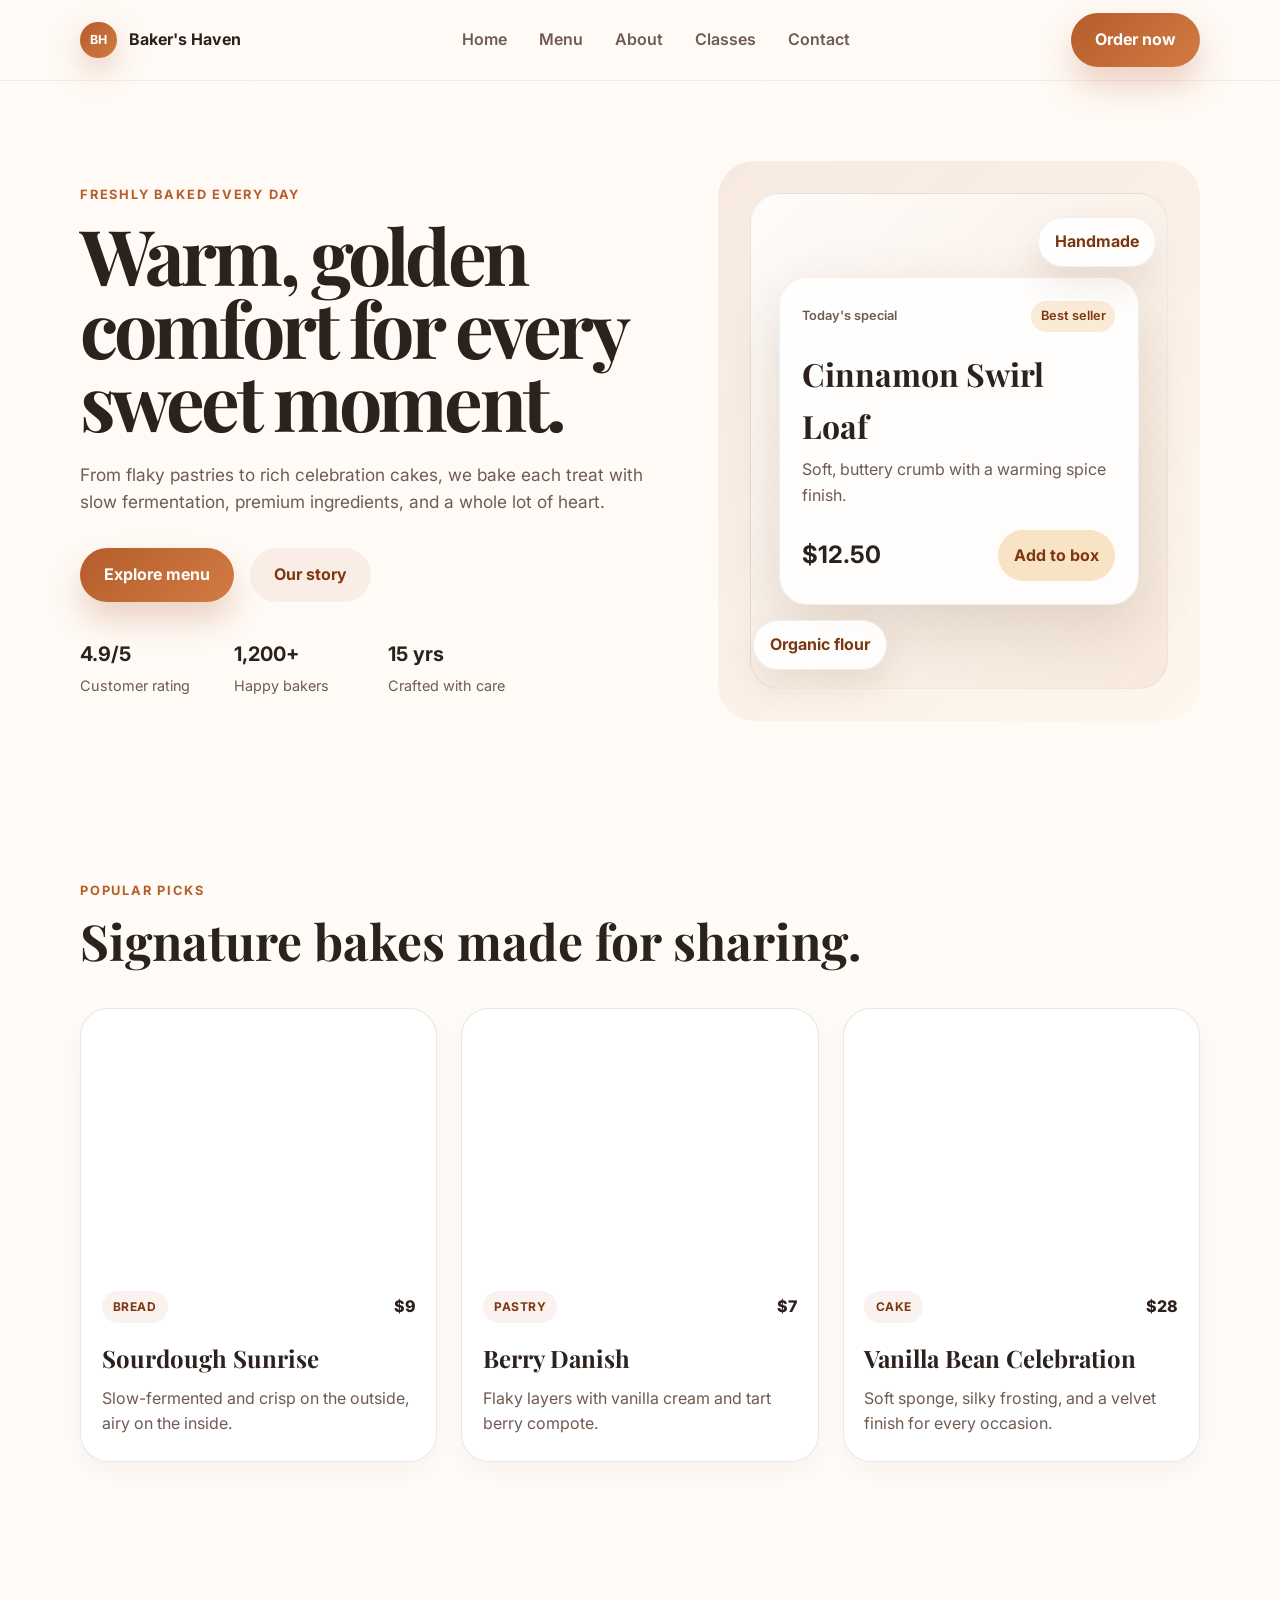
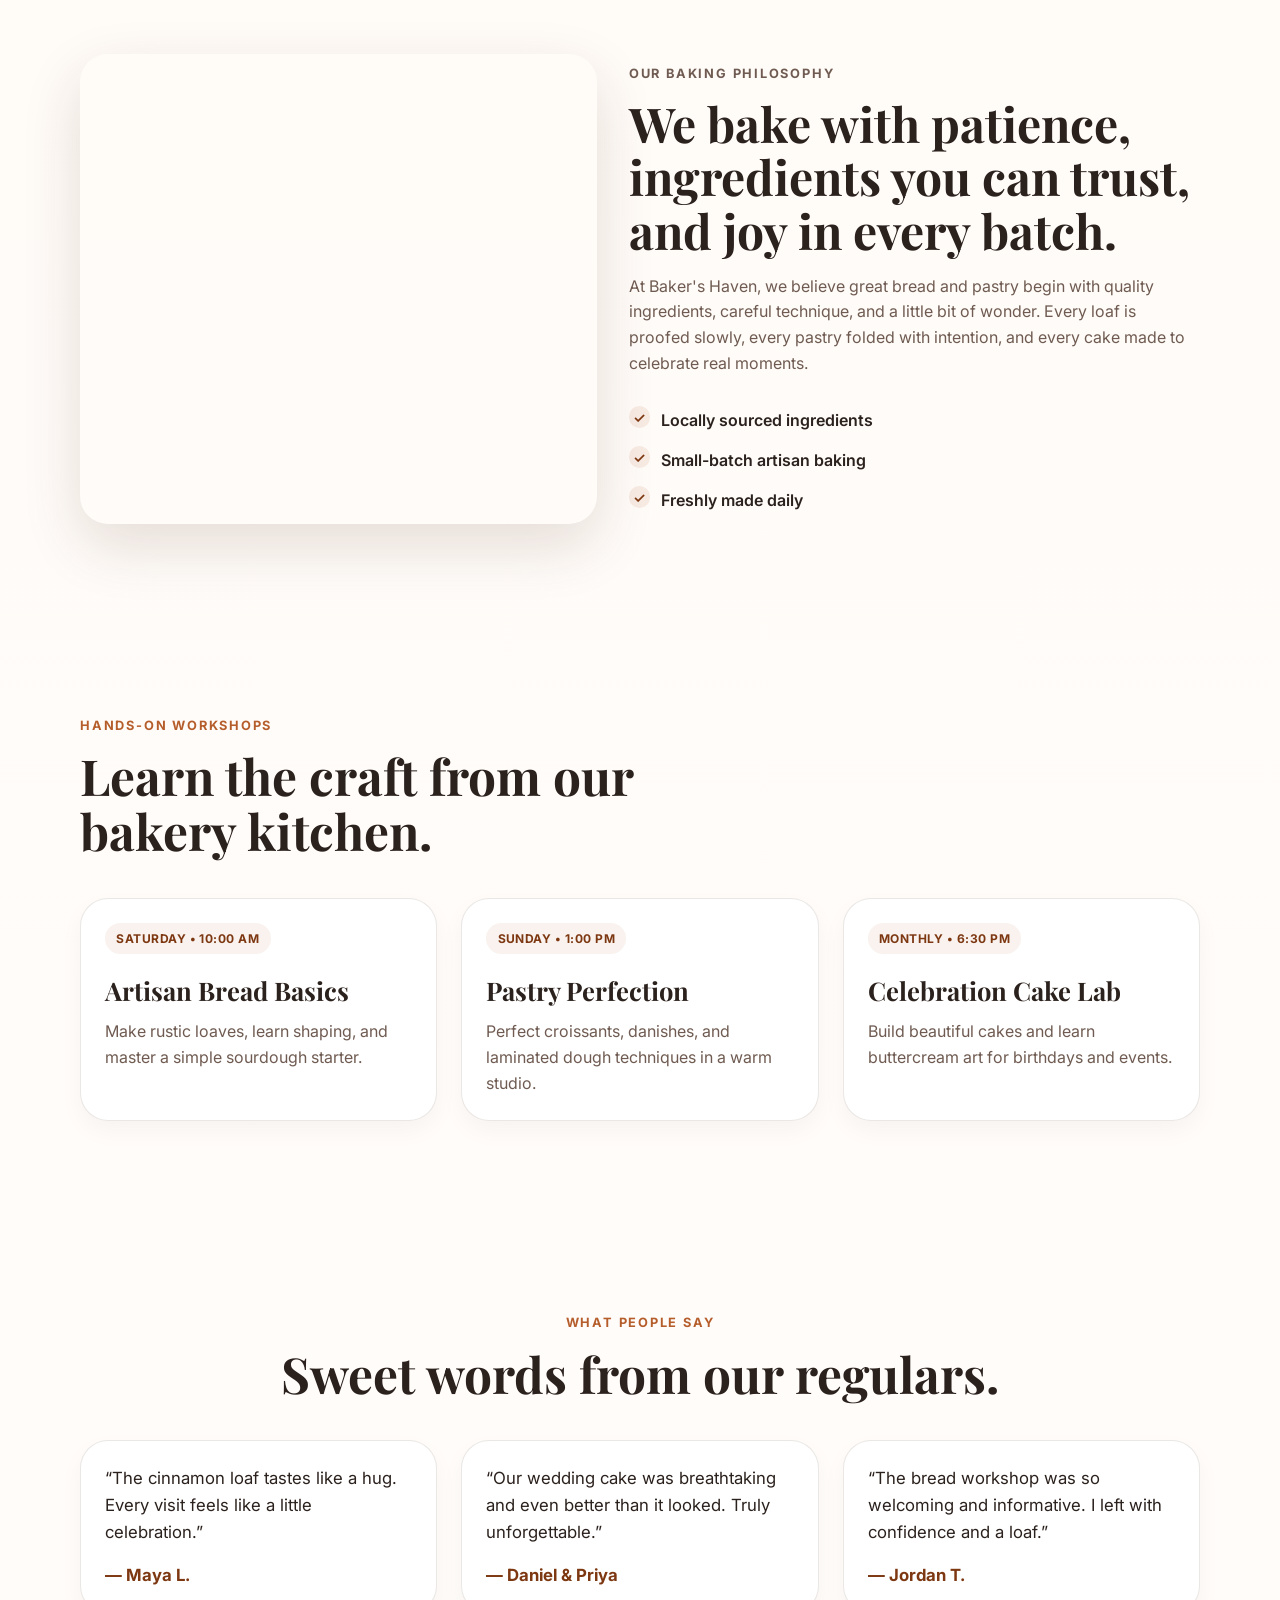
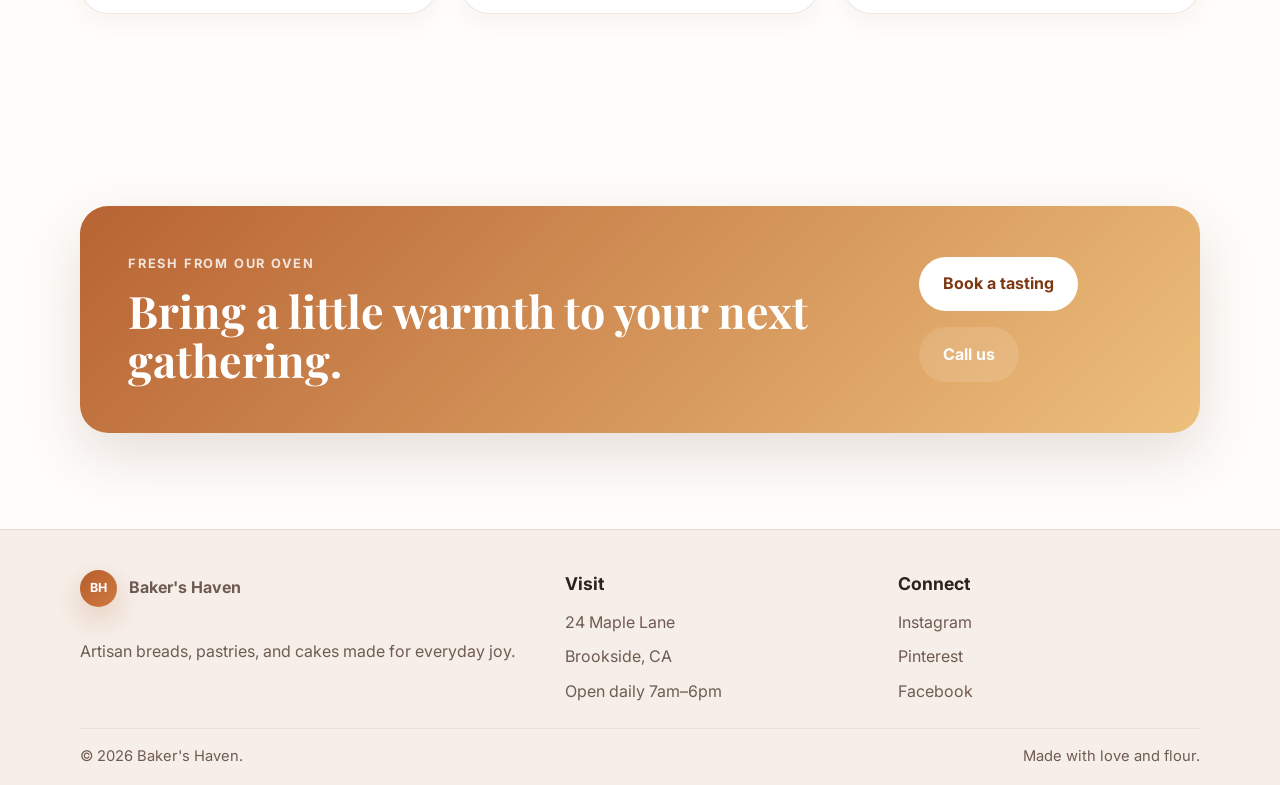
==== index.html @ 285f1bb5 "Add bakery website homepage" ====
<!DOCTYPE html>
<html lang="en">
  <head>
    <meta charset="UTF-8" />
    <meta name="viewport" content="width=device-width, initial-scale=1.0" />
    <title>Baker's Haven | Freshly Baked Joy</title>
    <meta
      name="description"
      content="Baker's Haven is a cozy bakery and baking studio with artisan breads, pastries, cakes, and workshops."
    />
    <link rel="preconnect" href="https://fonts.googleapis.com" />
    <link rel="preconnect" href="https://fonts.gstatic.com" crossorigin />
    <link
      href="https://fonts.googleapis.com/css2?family=Playfair+Display:wght@600;700;800&family=Inter:wght@400;500;600;700;800&display=swap"
      rel="stylesheet"
    />
    <link rel="stylesheet" href="styles.css" />
  </head>
  <body>
    <header class="site-header">
      <div class="container nav-wrap">
        <a href="#home" class="brand" aria-label="Baker's Haven home">
          <span class="brand-mark">BH</span>
          <span>Baker's Haven</span>
        </a>

        <button class="nav-toggle" aria-label="Toggle menu" aria-expanded="false">
          <span></span>
          <span></span>
          <span></span>
        </button>

        <nav class="main-nav" aria-label="Main navigation">
          <a href="#home">Home</a>
          <a href="#menu">Menu</a>
          <a href="#about">About</a>
          <a href="#classes">Classes</a>
          <a href="#contact">Contact</a>
        </nav>

        <a href="#contact" class="btn btn-primary nav-cta">Order now</a>
      </div>
    </header>

    <main id="home">
      <section class="hero">
        <div class="container hero-grid">
          <div class="hero-copy">
            <p class="eyebrow">Freshly baked every day</p>
            <h1>Warm, golden comfort for every sweet moment.</h1>
            <p class="lead">
              From flaky pastries to rich celebration cakes, we bake each treat with
              slow fermentation, premium ingredients, and a whole lot of heart.
            </p>

            <div class="hero-actions">
              <a href="#menu" class="btn btn-primary">Explore menu</a>
              <a href="#about" class="btn btn-secondary">Our story</a>
            </div>

            <ul class="hero-stats" aria-label="Bakery highlights">
              <li><strong>4.9/5</strong><span>Customer rating</span></li>
              <li><strong>1,200+</strong><span>Happy bakers</span></li>
              <li><strong>15 yrs</strong><span>Crafted with care</span></li>
            </ul>
          </div>

          <div class="hero-visual" aria-label="Fresh bakery assortment">
            <div class="hero-card main-card">
              <div class="card-top">
                <span>Today's special</span>
                <span class="tag">Best seller</span>
              </div>
              <h3>Cinnamon Swirl Loaf</h3>
              <p>Soft, buttery crumb with a warming spice finish.</p>
              <div class="price-row">
                <strong>$12.50</strong>
                <button type="button">Add to box</button>
              </div>
            </div>
            <div class="hero-badge badge-one">Handmade</div>
            <div class="hero-badge badge-two">Organic flour</div>
          </div>
        </div>
      </section>

      <section class="featured section" id="menu">
        <div class="container">
          <div class="section-heading">
            <p class="eyebrow">Popular picks</p>
            <h2>Signature bakes made for sharing.</h2>
          </div>

          <div class="recipe-grid">
            <article class="recipe-card">
              <div class="img img-one"></div>
              <div class="card-body">
                <div class="card-label-row">
                  <span class="chip">Bread</span>
                  <span class="price">$9</span>
                </div>
                <h3>Sourdough Sunrise</h3>
                <p>Slow-fermented and crisp on the outside, airy on the inside.</p>
              </div>
            </article>

            <article class="recipe-card">
              <div class="img img-two"></div>
              <div class="card-body">
                <div class="card-label-row">
                  <span class="chip">Pastry</span>
                  <span class="price">$7</span>
                </div>
                <h3>Berry Danish</h3>
                <p>Flaky layers with vanilla cream and tart berry compote.</p>
              </div>
            </article>

            <article class="recipe-card">
              <div class="img img-three"></div>
              <div class="card-body">
                <div class="card-label-row">
                  <span class="chip">Cake</span>
                  <span class="price">$28</span>
                </div>
                <h3>Vanilla Bean Celebration</h3>
                <p>Soft sponge, silky frosting, and a velvet finish for every occasion.</p>
              </div>
            </article>
          </div>
        </div>
      </section>

      <section class="about section" id="about">
        <div class="container about-grid">
          <div class="about-image" aria-label="Bakery kitchen"></div>
          <div class="about-copy">
            <p class="eyebrow">Our baking philosophy</p>
            <h2>We bake with patience, ingredients you can trust, and joy in every batch.</h2>
            <p>
              At Baker's Haven, we believe great bread and pastry begin with quality ingredients,
              careful technique, and a little bit of wonder. Every loaf is proofed slowly, every
              pastry folded with intention, and every cake made to celebrate real moments.
            </p>
            <ul class="icon-list">
              <li>Locally sourced ingredients</li>
              <li>Small-batch artisan baking</li>
              <li>Freshly made daily</li>
            </ul>
          </div>
        </div>
      </section>

      <section class="classes section" id="classes">
        <div class="container">
          <div class="section-heading narrow">
            <p class="eyebrow">Hands-on workshops</p>
            <h2>Learn the craft from our bakery kitchen.</h2>
          </div>

          <div class="class-grid">
            <article class="class-card">
              <span class="class-time">Saturday • 10:00 AM</span>
              <h3>Artisan Bread Basics</h3>
              <p>Make rustic loaves, learn shaping, and master a simple sourdough starter.</p>
            </article>
            <article class="class-card">
              <span class="class-time">Sunday • 1:00 PM</span>
              <h3>Pastry Perfection</h3>
              <p>Perfect croissants, danishes, and laminated dough techniques in a warm studio.</p>
            </article>
            <article class="class-card">
              <span class="class-time">Monthly • 6:30 PM</span>
              <h3>Celebration Cake Lab</h3>
              <p>Build beautiful cakes and learn buttercream art for birthdays and events.</p>
            </article>
          </div>
        </div>
      </section>

      <section class="testimonial section">
        <div class="container">
          <div class="section-heading center">
            <p class="eyebrow">What people say</p>
            <h2>Sweet words from our regulars.</h2>
          </div>

          <div class="testimonial-grid">
            <blockquote>
              “The cinnamon loaf tastes like a hug. Every visit feels like a little celebration.”
              <footer>— Maya L.</footer>
            </blockquote>
            <blockquote>
              “Our wedding cake was breathtaking and even better than it looked. Truly unforgettable.”
              <footer>— Daniel & Priya</footer>
            </blockquote>
            <blockquote>
              “The bread workshop was so welcoming and informative. I left with confidence and a loaf.”
              <footer>— Jordan T.</footer>
            </blockquote>
          </div>
        </div>
      </section>

      <section class="cta section" id="contact">
        <div class="container cta-box">
          <div>
            <p class="eyebrow">Fresh from our oven</p>
            <h2>Bring a little warmth to your next gathering.</h2>
          </div>
          <div class="cta-actions">
            <a href="mailto:hello@bakershaven.com" class="btn btn-primary">Book a tasting</a>
            <a href="tel:+15550198" class="btn btn-secondary">Call us</a>
          </div>
        </div>
      </section>
    </main>

    <footer class="site-footer">
      <div class="container footer-grid">
        <div>
          <a href="#home" class="brand footer-brand">
            <span class="brand-mark">BH</span>
            <span>Baker's Haven</span>
          </a>
          <p>Artisan breads, pastries, and cakes made for everyday joy.</p>
        </div>

        <div>
          <h3>Visit</h3>
          <ul>
            <li>24 Maple Lane</li>
            <li>Brookside, CA</li>
            <li>Open daily 7am–6pm</li>
          </ul>
        </div>

        <div>
          <h3>Connect</h3>
          <ul>
            <li><a href="#">Instagram</a></li>
            <li><a href="#">Pinterest</a></li>
            <li><a href="#">Facebook</a></li>
          </ul>
        </div>
      </div>

      <div class="container footer-bottom">
        <span>© <span id="year"></span> Baker's Haven.</span>
        <span>Made with love and flour.</span>
      </div>
    </footer>

    <script src="script.js"></script>
  </body>
</html>
---- styles.css ----
:root {
  --bg: #fffaf5;
  --panel: #fff;
  --panel-strong: #f9efe7;
  --primary: #b55d2b;
  --primary-deep: #7d3812;
  --accent: #e9b15d;
  --text: #2b211d;
  --muted: #6f5b51;
  --border: rgba(86, 58, 43, 0.12);
  --shadow: 0 22px 60px rgba(70, 35, 17, 0.14);
  --radius-lg: 28px;
  --radius-md: 18px;
  --radius-sm: 12px;
}

* {
  box-sizing: border-box;
}

html {
  scroll-behavior: smooth;
}

body {
  margin: 0;
  font-family: "Inter", sans-serif;
  background: linear-gradient(180deg, #fffaf5 0%, #fffdfb 100%);
  color: var(--text);
  line-height: 1.6;
}

a {
  color: inherit;
  text-decoration: none;
}

img {
  max-width: 100%;
  display: block;
}

button {
  font: inherit;
}

.container {
  width: min(1120px, calc(100% - 2rem));
  margin: 0 auto;
}

.section {
  padding: 6rem 0;
}

.eyebrow {
  margin: 0 0 0.75rem;
  color: var(--primary);
  font-size: 0.8rem;
  font-weight: 700;
  letter-spacing: 0.14em;
  text-transform: uppercase;
}

.section-heading {
  margin-bottom: 2.5rem;
}

.section-heading h2 {
  margin: 0;
  font-family: "Playfair Display", serif;
  font-size: clamp(2.2rem, 4vw, 3.1rem);
  line-height: 1.1;
}

.section-heading.center {
  text-align: center;
}

.site-header {
  position: sticky;
  top: 0;
  z-index: 10;
  backdrop-filter: blur(12px);
  background: rgba(255, 250, 245, 0.72);
  border-bottom: 1px solid rgba(86, 58, 43, 0.08);
}

.nav-wrap {
  display: flex;
  align-items: center;
  justify-content: space-between;
  min-height: 80px;
  gap: 1rem;
}

.brand {
  display: inline-flex;
  align-items: center;
  gap: 0.75rem;
  font-weight: 700;
}

.brand-mark {
  display: inline-flex;
  align-items: center;
  justify-content: center;
  width: 2.3rem;
  height: 2.3rem;
  border-radius: 50%;
  background: linear-gradient(135deg, var(--primary), #d07b42);
  color: #fff;
  font-size: 0.78rem;
  box-shadow: 0 12px 30px rgba(181, 93, 43, 0.28);
}

.main-nav {
  display: flex;
  align-items: center;
  gap: 2rem;
  color: var(--muted);
  font-weight: 600;
}

.main-nav a {
  transition: color 0.2s ease;
}

.main-nav a:hover,
.main-nav a:focus-visible {
  color: var(--primary-deep);
}

.btn {
  display: inline-flex;
  align-items: center;
  justify-content: center;
  gap: 0.5rem;
  border-radius: 999px;
  padding: 0.9rem 1.5rem;
  font-weight: 700;
  transition: transform 0.2s ease, box-shadow 0.2s ease;
}

.btn:hover,
.btn:focus-visible {
  transform: translateY(-2px);
}

.btn-primary {
  background: linear-gradient(135deg, var(--primary), #d27b43);
  color: #fff;
  box-shadow: 0 18px 32px rgba(181, 93, 43, 0.25);
}

.btn-secondary {
  background: rgba(181, 93, 43, 0.08);
  color: var(--primary-deep);
}

.hero {
  padding: 5rem 0 4rem;
}

.hero-grid {
  display: grid;
  grid-template-columns: 1.1fr 0.9fr;
  align-items: center;
  gap: 3rem;
}

.hero-copy h1 {
  margin: 0;
  font-family: "Playfair Display", serif;
  font-size: clamp(3rem, 6vw, 5rem);
  line-height: 0.95;
  letter-spacing: -0.05em;
}

.lead {
  max-width: 600px;
  margin: 1.5rem 0 0;
  color: var(--muted);
  font-size: 1.08rem;
}

.hero-actions {
  display: flex;
  flex-wrap: wrap;
  gap: 1rem;
  margin-top: 2rem;
}

.hero-stats {
  list-style: none;
  display: flex;
  flex-wrap: wrap;
  gap: 1.5rem;
  padding: 0;
  margin: 2.25rem 0 0;
}

.hero-stats li {
  display: flex;
  flex-direction: column;
  gap: 0.2rem;
  min-width: 130px;
}

.hero-stats strong {
  font-size: 1.25rem;
}

.hero-stats span {
  color: var(--muted);
  font-size: 0.9rem;
}

.hero-visual {
  position: relative;
  min-height: 560px;
  display: flex;
  align-items: center;
  justify-content: center;
  background: radial-gradient(circle at center, rgba(232, 168, 89, 0.34), transparent 40%),
    linear-gradient(135deg, rgba(181, 93, 43, 0.1), rgba(233, 177, 93, 0.05));
  border-radius: 36px;
  overflow: hidden;
}

.hero-visual::before {
  content: "";
  position: absolute;
  inset: 2rem;
  border-radius: 30px;
  background: linear-gradient(135deg, rgba(255, 255, 255, 0.8), rgba(242, 224, 206, 0.55));
  border: 1px solid rgba(86, 58, 43, 0.08);
}

.hero-card {
  position: relative;
  z-index: 1;
  width: min(86%, 360px);
  background: rgba(255, 255, 255, 0.88);
  border: 1px solid rgba(86, 58, 43, 0.08);
  border-radius: var(--radius-lg);
  padding: 1.4rem;
  box-shadow: var(--shadow);
}

.card-top {
  display: flex;
  align-items: center;
  justify-content: space-between;
  gap: 0.75rem;
  color: var(--muted);
  font-size: 0.8rem;
  font-weight: 600;
}

.tag {
  display: inline-flex;
  background: rgba(233, 177, 93, 0.24);
  color: var(--primary-deep);
  border-radius: 999px;
  padding: 0.35rem 0.6rem;
}

.hero-card h3 {
  margin: 1rem 0 0.4rem;
  font-size: clamp(1.5rem, 3vw, 2rem);
  font-family: "Playfair Display", serif;
}

.hero-card p {
  margin: 0;
  color: var(--muted);
}

.price-row {
  display: flex;
  align-items: center;
  justify-content: space-between;
  gap: 1rem;
  margin-top: 1.35rem;
}

.price-row strong {
  font-size: 1.5rem;
  color: var(--text);
}

.price-row button {
  border: none;
  border-radius: 999px;
  background: #f8e3c4;
  color: var(--primary-deep);
  font-weight: 700;
  padding: 0.8rem 1rem;
}

.hero-badge {
  position: absolute;
  z-index: 2;
  background: rgba(255, 255, 255, 0.9);
  border: 1px solid rgba(86, 58, 43, 0.08);
  border-radius: 999px;
  padding: 0.7rem 1rem;
  color: var(--primary-deep);
  font-weight: 700;
  box-shadow: 0 16px 34px rgba(121, 73, 44, 0.12);
}

.badge-one {
  top: 3.5rem;
  right: 2.75rem;
}

.badge-two {
  bottom: 3.2rem;
  left: 2.2rem;
}

.recipe-grid,
.class-grid,
.testimonial-grid {
  display: grid;
  grid-template-columns: repeat(3, minmax(0, 1fr));
  gap: 1.5rem;
}

.recipe-card,
.class-card,
.testimonial-grid blockquote {
  background: var(--panel);
  border: 1px solid var(--border);
  border-radius: var(--radius-lg);
  overflow: hidden;
  box-shadow: 0 10px 24px rgba(45, 25, 18, 0.04);
}

.img {
  height: 260px;
  background-size: cover;
  background-position: center;
}

.img-one {
  background-image: url("https://images.unsplash.com/photo-1509440159596-0249088772ff?auto=format&fit=crop&w=900&q=80");
}

.img-two {
  background-image: url("https://images.unsplash.com/photo-1517433670267-08bbd4be890f?auto=format&fit=crop&w=900&q=80");
}

.img-three {
  background-image: url("https://images.unsplash.com/photo-1555507036-ab1f4038808a?auto=format&fit=crop&w=900&q=80");
}

.card-body {
  padding: 1.35rem 1.3rem 1.5rem;
}

.card-label-row {
  display: flex;
  align-items: center;
  justify-content: space-between;
  gap: 0.75rem;
}

.chip {
  display: inline-flex;
  border-radius: 999px;
  background: rgba(181, 93, 43, 0.08);
  color: var(--primary-deep);
  padding: 0.4rem 0.7rem;
  font-size: 0.75rem;
  font-weight: 700;
  letter-spacing: 0.04em;
  text-transform: uppercase;
}

.price {
  font-weight: 800;
  color: var(--text);
}

.recipe-card h3 {
  margin: 1rem 0 0.55rem;
  font-size: 1.5rem;
  font-family: "Playfair Display", serif;
}

.recipe-card p {
  margin: 0;
  color: var(--muted);
}

.about-grid {
  display: grid;
  grid-template-columns: 0.95fr 1.05fr;
  gap: 2rem;
  align-items: center;
}

.about-image {
  min-height: 470px;
  border-radius: 28px;
  background-image: url("https://images.unsplash.com/photo-1483695028939-5bb13f8648b0?auto=format&fit=crop&w=1200&q=80");
  background-size: cover;
  background-position: center;
  box-shadow: var(--shadow);
}

.about-copy h2 {
  margin: 0;
  font-family: "Playfair Display", serif;
  font-size: clamp(2.1rem, 4vw, 3rem);
  line-height: 1.12;
}

.about-copy p {
  color: var(--muted);
}

.icon-list {
  list-style: none;
  padding: 0;
  margin: 2rem 0 0;
  display: grid;
  gap: 0.9rem;
  color: var(--text);
  font-weight: 600;
}

.icon-list li {
  position: relative;
  padding-left: 2rem;
}

.icon-list li::before {
  content: "✓";
  position: absolute;
  left: 0;
  top: -0.12rem;
  display: inline-flex;
  align-items: center;
  justify-content: center;
  width: 1.35rem;
  height: 1.35rem;
  border-radius: 50%;
  background: rgba(181, 93, 43, 0.1);
  color: var(--primary-deep);
  font-size: 0.9rem;
}

.narrow {
  max-width: 640px;
}

.class-card {
  padding: 1.5rem;
}

.class-time {
  display: inline-flex;
  color: var(--primary-deep);
  background: rgba(181, 93, 43, 0.08);
  border-radius: 999px;
  padding: 0.4rem 0.7rem;
  font-size: 0.75rem;
  font-weight: 700;
  letter-spacing: 0.04em;
  text-transform: uppercase;
}

.class-card h3 {
  margin: 1rem 0 0.5rem;
  font-size: 1.6rem;
  font-family: "Playfair Display", serif;
}

.class-card p {
  margin: 0;
  color: var(--muted);
}

.testimonial-grid blockquote {
  margin: 0;
  padding: 1.5rem;
  font-size: 1.05rem;
  color: var(--text);
}

.testimonial-grid footer {
  margin-top: 1rem;
  color: var(--primary-deep);
  font-weight: 700;
}

.cta-box {
  display: flex;
  align-items: center;
  justify-content: space-between;
  gap: 1.5rem;
  padding: clamp(1.8rem, 4vw, 3rem);
  border-radius: 28px;
  background: linear-gradient(135deg, rgba(181, 93, 43, 0.96), rgba(233, 177, 93, 0.8));
  box-shadow: var(--shadow);
  color: white;
}

.cta-box h2 {
  margin: 0;
  font-family: "Playfair Display", serif;
  font-size: clamp(2rem, 4vw, 2.8rem);
  line-height: 1.1;
}

.cta-box .eyebrow {
  color: rgba(255, 255, 255, 0.82);
}

.cta-actions {
  display: flex;
  flex-wrap: wrap;
  gap: 1rem;
}

.cta-actions .btn-primary {
  background: white;
  color: var(--primary-deep);
  box-shadow: none;
}

.cta-actions .btn-secondary {
  background: rgba(255, 255, 255, 0.12);
  color: white;
}

.site-footer {
  padding: 2.5rem 0 1rem;
  background: #f6efe9;
  border-top: 1px solid var(--border);
}

.footer-grid {
  display: grid;
  grid-template-columns: 1.2fr 0.8fr 0.8fr;
  gap: 2rem;
  padding-bottom: 1.5rem;
}

.footer-brand {
  margin-bottom: 1rem;
}

.site-footer p,
.site-footer li,
.site-footer a {
  color: var(--muted);
}

.site-footer h3 {
  margin-top: 0;
  margin-bottom: 0.75rem;
  font-size: 1.1rem;
}

.site-footer ul {
  list-style: none;
  padding: 0;
  margin: 0;
  display: grid;
  gap: 0.55rem;
}

.footer-bottom {
  display: flex;
  align-items: center;
  justify-content: space-between;
  gap: 1rem;
  padding-top: 1rem;
  border-top: 1px solid rgba(86, 58, 43, 0.08);
  color: var(--muted);
  font-size: 0.92rem;
}

.nav-toggle {
  display: none;
  border: 0;
  background: transparent;
  flex-direction: column;
  gap: 0.28rem;
  padding: 0.35rem;
}

.nav-toggle span {
  width: 24px;
  height: 2px;
  background: var(--text);
  border-radius: 99px;
}

@media (max-width: 860px) {
  .main-nav {
    position: absolute;
    left: 1rem;
    right: 1rem;
    top: calc(100% + 0.5rem);
    display: none;
    flex-direction: column;
    align-items: flex-start;
    padding: 1rem 1.2rem;
    background: rgba(255, 255, 255, 0.96);
    border: 1px solid rgba(86, 58, 43, 0.08);
    border-radius: 18px;
    box-shadow: var(--shadow);
  }

  .main-nav.open {
    display: flex;
  }

  .nav-toggle {
    display: flex;
  }

  .nav-cta {
    display: none;
  }

  .hero-grid,
  .about-grid,
  .recipe-grid,
  .class-grid,
  .testimonial-grid,
  .footer-grid,
  .cta-box {
    grid-template-columns: 1fr;
    display: grid;
  }

  .hero-grid {
    gap: 2rem;
  }

  .hero {
    padding-top: 3rem;
  }

  .cta-box {
    display: grid;
  }
}
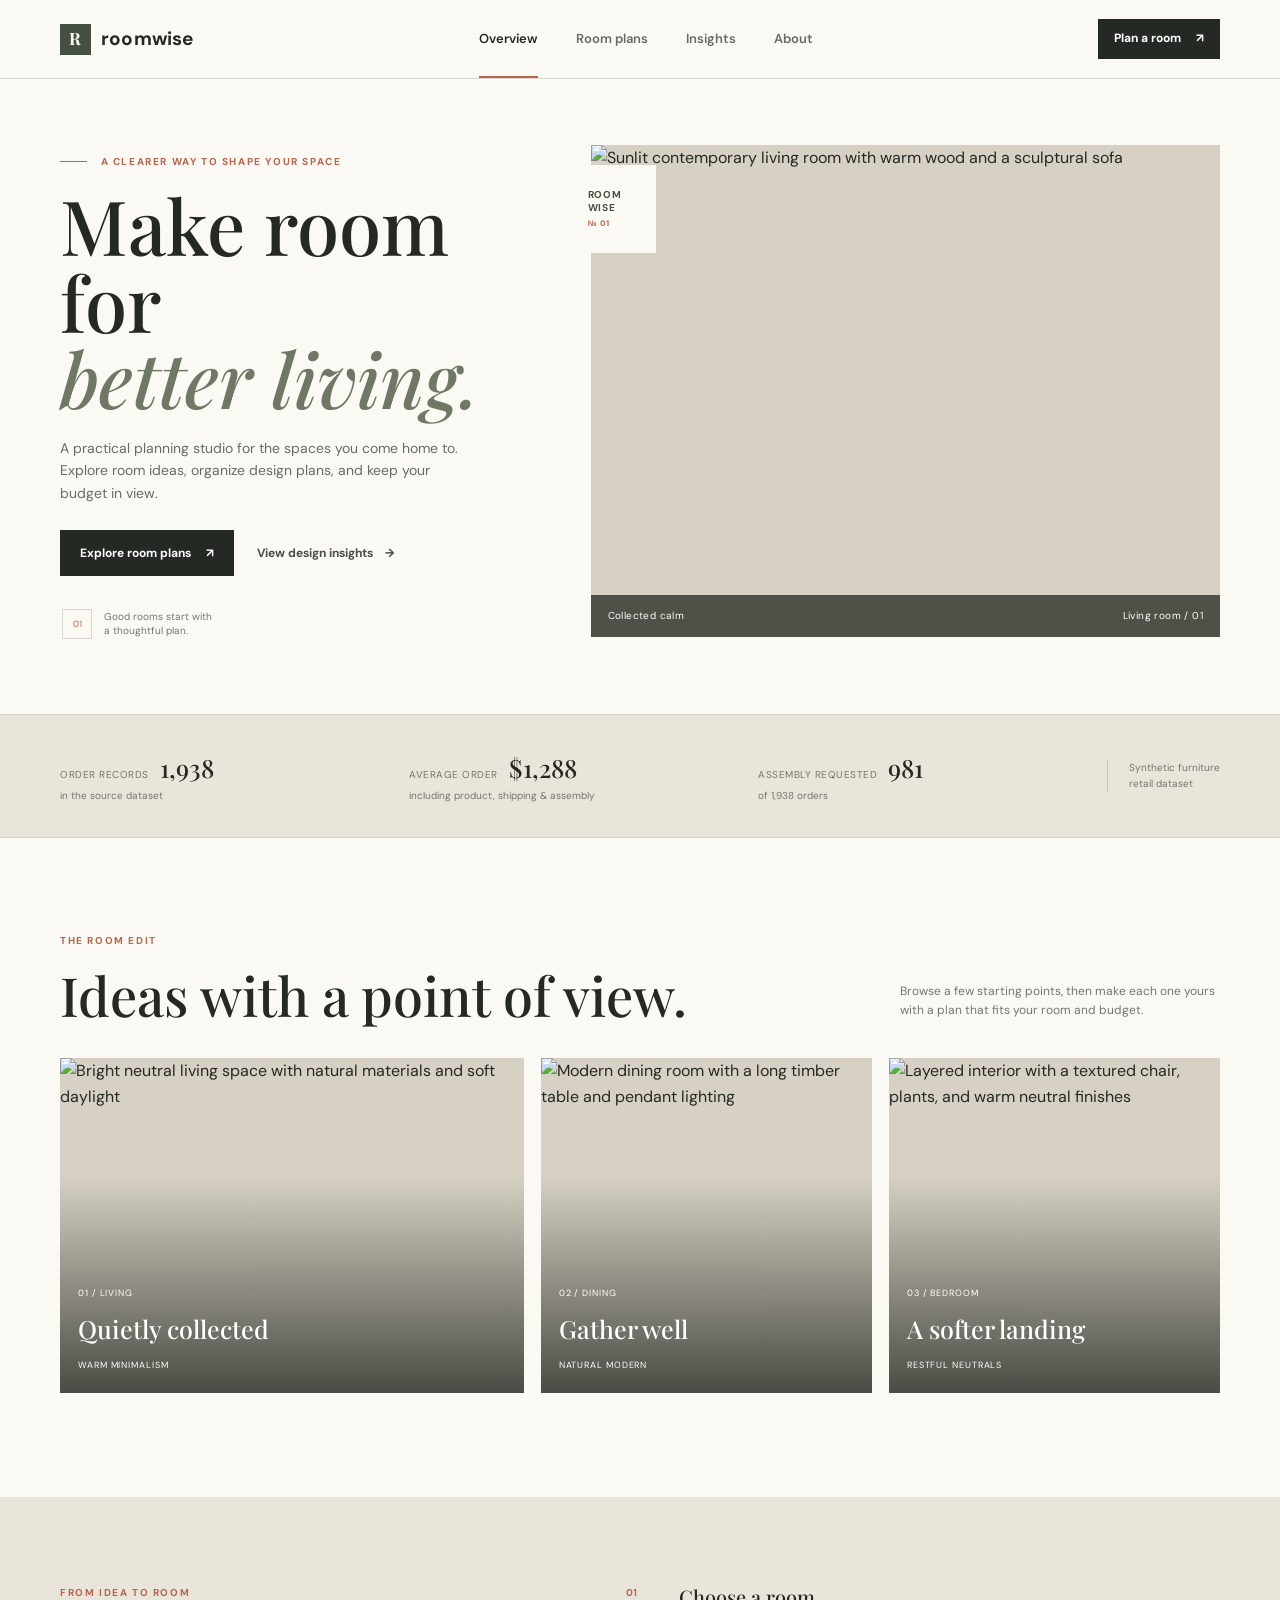
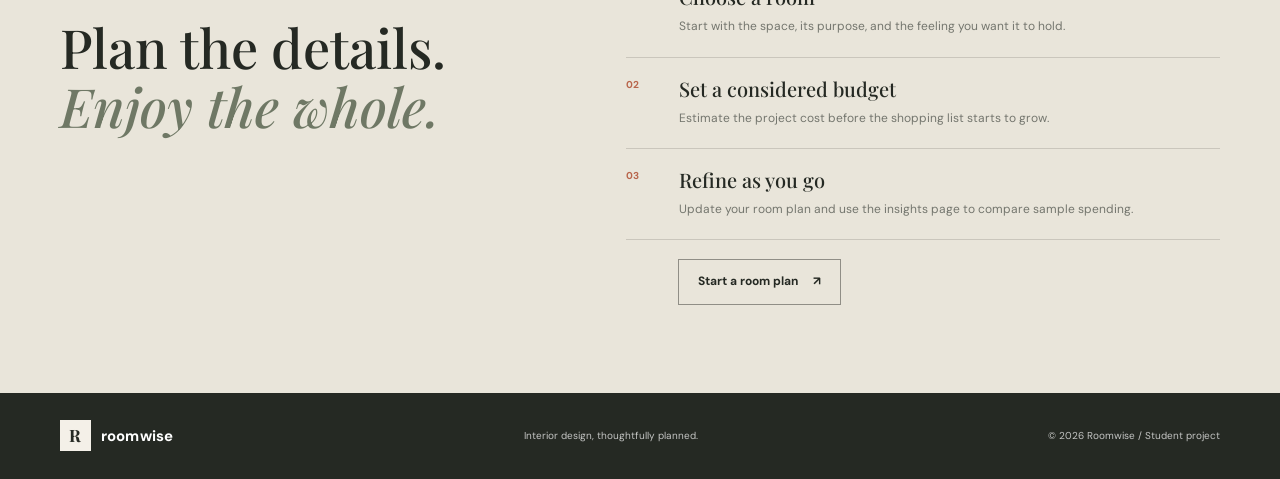
==== commit 929068aa: "Build interior design planning assignment" ====
--- a/index.html
+++ b/index.html
@@ -2,255 +2,55 @@
 <html lang="en">
   <head>
     <meta charset="UTF-8" />
-    <meta name="viewport" content="width=device-width, initial-scale=1.0" />
-    <title>Baker's Haven | Freshly Baked Joy</title>
-    <meta
-      name="description"
-      content="Baker's Haven is a cozy bakery and baking studio with artisan breads, pastries, cakes, and workshops."
-    />
+    <meta name="viewport" content="width=device-width, initial-scale=1" />
+    <meta name="description" content="Roomwise helps you plan interior design projects, track budgets, and explore room-by-room insights." />
+    <title>Roomwise | Interior design, thoughtfully planned</title>
     <link rel="preconnect" href="https://fonts.googleapis.com" />
     <link rel="preconnect" href="https://fonts.gstatic.com" crossorigin />
-    <link
-      href="https://fonts.googleapis.com/css2?family=Playfair+Display:wght@600;700;800&family=Inter:wght@400;500;600;700;800&display=swap"
-      rel="stylesheet"
-    />
-    <link rel="stylesheet" href="styles.css" />
+    <link href="https://fonts.googleapis.com/css2?family=DM+Sans:wght@400;500;600;700&family=Playfair+Display:wght@500;600;700&display=swap" rel="stylesheet" />
+    <link rel="stylesheet" href="design.css" />
+    <script src="script.js" defer></script>
   </head>
   <body>
     <header class="site-header">
-      <div class="container nav-wrap">
-        <a href="#home" class="brand" aria-label="Baker's Haven home">
-          <span class="brand-mark">BH</span>
-          <span>Baker's Haven</span>
-        </a>
-
-        <button class="nav-toggle" aria-label="Toggle menu" aria-expanded="false">
-          <span></span>
-          <span></span>
-          <span></span>
-        </button>
-
-        <nav class="main-nav" aria-label="Main navigation">
-          <a href="#home">Home</a>
-          <a href="#menu">Menu</a>
-          <a href="#about">About</a>
-          <a href="#classes">Classes</a>
-          <a href="#contact">Contact</a>
+      <div class="shell nav-shell">
+        <a class="wordmark" href="index.html" aria-label="Roomwise home"><span class="wordmark-icon">R</span><span>roomwise</span></a>
+        <button class="nav-toggle" type="button" aria-label="Open navigation" aria-expanded="false" aria-controls="primary-nav"><span></span><span></span></button>
+        <nav class="primary-nav" id="primary-nav" aria-label="Main navigation">
+          <a href="index.html" aria-current="page">Overview</a>
+          <a href="projects.html">Room plans</a>
+          <a href="analytics.html">Insights</a>
+          <a href="aboutus.html">About</a>
         </nav>
-
-        <a href="#contact" class="btn btn-primary nav-cta">Order now</a>
+        <a class="button button-dark header-action" href="projects.html">Plan a room <span aria-hidden="true">↗</span></a>
       </div>
     </header>
-
-    <main id="home">
-      <section class="hero">
-        <div class="container hero-grid">
-          <div class="hero-copy">
-            <p class="eyebrow">Freshly baked every day</p>
-            <h1>Warm, golden comfort for every sweet moment.</h1>
-            <p class="lead">
-              From flaky pastries to rich celebration cakes, we bake each treat with
-              slow fermentation, premium ingredients, and a whole lot of heart.
-            </p>
-
-            <div class="hero-actions">
-              <a href="#menu" class="btn btn-primary">Explore menu</a>
-              <a href="#about" class="btn btn-secondary">Our story</a>
-            </div>
-
-            <ul class="hero-stats" aria-label="Bakery highlights">
-              <li><strong>4.9/5</strong><span>Customer rating</span></li>
-              <li><strong>1,200+</strong><span>Happy bakers</span></li>
-              <li><strong>15 yrs</strong><span>Crafted with care</span></li>
-            </ul>
-          </div>
-
-          <div class="hero-visual" aria-label="Fresh bakery assortment">
-            <div class="hero-card main-card">
-              <div class="card-top">
-                <span>Today's special</span>
-                <span class="tag">Best seller</span>
-              </div>
-              <h3>Cinnamon Swirl Loaf</h3>
-              <p>Soft, buttery crumb with a warming spice finish.</p>
-              <div class="price-row">
-                <strong>$12.50</strong>
-                <button type="button">Add to box</button>
-              </div>
-            </div>
-            <div class="hero-badge badge-one">Handmade</div>
-            <div class="hero-badge badge-two">Organic flour</div>
-          </div>
+    <main>
+      <section class="hero shell" id="overview">
+        <div class="hero-copy">
+          <p class="kicker"><span class="kicker-rule"></span> A clearer way to shape your space</p>
+          <h1>Make room for<br /><em>better living.</em></h1>
+          <p class="hero-intro">A practical planning studio for the spaces you come home to. Explore room ideas, organize design plans, and keep your budget in view.</p>
+          <div class="hero-actions"><a class="button button-dark" href="projects.html">Explore room plans <span aria-hidden="true">↗</span></a><a class="text-link" href="analytics.html">View design insights <span aria-hidden="true">→</span></a></div>
+          <div class="hero-note"><span class="note-mark" aria-hidden="true">01</span><span>Good rooms start with<br />a thoughtful plan.</span></div>
+        </div>
+        <figure class="hero-image-wrap">
+          <img class="hero-image" src="https://images.unsplash.com/photo-1600210492486-724fe5c67fb0?auto=format&fit=crop&w=1400&q=82" alt="Sunlit contemporary living room with warm wood and a sculptural sofa" fetchpriority="high" />
+          <figcaption><span>Collected calm</span><span>Living room / 01</span></figcaption>
+          <span class="image-stamp">ROOM<br />WISE<br /><b>№ 01</b></span>
+        </figure>
+      </section>
+      <section class="signal-band" aria-label="Furniture dataset summary"><div class="shell signal-grid"><div><span class="signal-label">Order records</span><strong>1,938</strong><span class="signal-detail">in the source dataset</span></div><div><span class="signal-label">Average order</span><strong>$1,288</strong><span class="signal-detail">including product, shipping &amp; assembly</span></div><div><span class="signal-label">Assembly requested</span><strong>981</strong><span class="signal-detail">of 1,938 orders</span></div><p class="sample-note">Synthetic furniture<br />retail dataset</p></div></section>
+      <section class="section shell inspiration-section">
+        <div class="section-heading split-heading"><div><p class="kicker">The room edit</p><h2>Ideas with a point of view.</h2></div><p>Browse a few starting points, then make each one yours with a plan that fits your room and budget.</p></div>
+        <div class="inspiration-grid">
+          <article class="inspiration-item inspiration-large"><img src="https://images.unsplash.com/photo-1600607687939-ce8a6c25118c?auto=format&fit=crop&w=1200&q=80" alt="Bright neutral living space with natural materials and soft daylight" loading="lazy" /><div class="inspiration-caption"><span>01 / Living</span><h3>Quietly collected</h3><span>Warm minimalism</span></div></article>
+          <article class="inspiration-item"><img src="https://images.unsplash.com/photo-1600607687920-4e2a09cf159d?auto=format&fit=crop&w=900&q=80" alt="Modern dining room with a long timber table and pendant lighting" loading="lazy" /><div class="inspiration-caption"><span>02 / Dining</span><h3>Gather well</h3><span>Natural modern</span></div></article>
+          <article class="inspiration-item"><img src="https://images.unsplash.com/photo-1616486338812-3dadae4b4ace?auto=format&fit=crop&w=900&q=80" alt="Layered interior with a textured chair, plants, and warm neutral finishes" loading="lazy" /><div class="inspiration-caption"><span>03 / Bedroom</span><h3>A softer landing</h3><span>Restful neutrals</span></div></article>
         </div>
       </section>
-
-      <section class="featured section" id="menu">
-        <div class="container">
-          <div class="section-heading">
-            <p class="eyebrow">Popular picks</p>
-            <h2>Signature bakes made for sharing.</h2>
-          </div>
-
-          <div class="recipe-grid">
-            <article class="recipe-card">
-              <div class="img img-one"></div>
-              <div class="card-body">
-                <div class="card-label-row">
-                  <span class="chip">Bread</span>
-                  <span class="price">$9</span>
-                </div>
-                <h3>Sourdough Sunrise</h3>
-                <p>Slow-fermented and crisp on the outside, airy on the inside.</p>
-              </div>
-            </article>
-
-            <article class="recipe-card">
-              <div class="img img-two"></div>
-              <div class="card-body">
-                <div class="card-label-row">
-                  <span class="chip">Pastry</span>
-                  <span class="price">$7</span>
-                </div>
-                <h3>Berry Danish</h3>
-                <p>Flaky layers with vanilla cream and tart berry compote.</p>
-              </div>
-            </article>
-
-            <article class="recipe-card">
-              <div class="img img-three"></div>
-              <div class="card-body">
-                <div class="card-label-row">
-                  <span class="chip">Cake</span>
-                  <span class="price">$28</span>
-                </div>
-                <h3>Vanilla Bean Celebration</h3>
-                <p>Soft sponge, silky frosting, and a velvet finish for every occasion.</p>
-              </div>
-            </article>
-          </div>
-        </div>
-      </section>
-
-      <section class="about section" id="about">
-        <div class="container about-grid">
-          <div class="about-image" aria-label="Bakery kitchen"></div>
-          <div class="about-copy">
-            <p class="eyebrow">Our baking philosophy</p>
-            <h2>We bake with patience, ingredients you can trust, and joy in every batch.</h2>
-            <p>
-              At Baker's Haven, we believe great bread and pastry begin with quality ingredients,
-              careful technique, and a little bit of wonder. Every loaf is proofed slowly, every
-              pastry folded with intention, and every cake made to celebrate real moments.
-            </p>
-            <ul class="icon-list">
-              <li>Locally sourced ingredients</li>
-              <li>Small-batch artisan baking</li>
-              <li>Freshly made daily</li>
-            </ul>
-          </div>
-        </div>
-      </section>
-
-      <section class="classes section" id="classes">
-        <div class="container">
-          <div class="section-heading narrow">
-            <p class="eyebrow">Hands-on workshops</p>
-            <h2>Learn the craft from our bakery kitchen.</h2>
-          </div>
-
-          <div class="class-grid">
-            <article class="class-card">
-              <span class="class-time">Saturday • 10:00 AM</span>
-              <h3>Artisan Bread Basics</h3>
-              <p>Make rustic loaves, learn shaping, and master a simple sourdough starter.</p>
-            </article>
-            <article class="class-card">
-              <span class="class-time">Sunday • 1:00 PM</span>
-              <h3>Pastry Perfection</h3>
-              <p>Perfect croissants, danishes, and laminated dough techniques in a warm studio.</p>
-            </article>
-            <article class="class-card">
-              <span class="class-time">Monthly • 6:30 PM</span>
-              <h3>Celebration Cake Lab</h3>
-              <p>Build beautiful cakes and learn buttercream art for birthdays and events.</p>
-            </article>
-          </div>
-        </div>
-      </section>
-
-      <section class="testimonial section">
-        <div class="container">
-          <div class="section-heading center">
-            <p class="eyebrow">What people say</p>
-            <h2>Sweet words from our regulars.</h2>
-          </div>
-
-          <div class="testimonial-grid">
-            <blockquote>
-              “The cinnamon loaf tastes like a hug. Every visit feels like a little celebration.”
-              <footer>— Maya L.</footer>
-            </blockquote>
-            <blockquote>
-              “Our wedding cake was breathtaking and even better than it looked. Truly unforgettable.”
-              <footer>— Daniel & Priya</footer>
-            </blockquote>
-            <blockquote>
-              “The bread workshop was so welcoming and informative. I left with confidence and a loaf.”
-              <footer>— Jordan T.</footer>
-            </blockquote>
-          </div>
-        </div>
-      </section>
-
-      <section class="cta section" id="contact">
-        <div class="container cta-box">
-          <div>
-            <p class="eyebrow">Fresh from our oven</p>
-            <h2>Bring a little warmth to your next gathering.</h2>
-          </div>
-          <div class="cta-actions">
-            <a href="mailto:hello@bakershaven.com" class="btn btn-primary">Book a tasting</a>
-            <a href="tel:+15550198" class="btn btn-secondary">Call us</a>
-          </div>
-        </div>
-      </section>
+      <section class="method-section"><div class="shell method-grid"><div><p class="kicker">From idea to room</p><h2>Plan the details.<br /><em>Enjoy the whole.</em></h2></div><div class="method-steps"><article><span>01</span><div><h3>Choose a room</h3><p>Start with the space, its purpose, and the feeling you want it to hold.</p></div></article><article><span>02</span><div><h3>Set a considered budget</h3><p>Estimate the project cost before the shopping list starts to grow.</p></div></article><article><span>03</span><div><h3>Refine as you go</h3><p>Update your room plan and use the insights page to compare sample spending.</p></div></article><a class="button button-outline" href="projects.html">Start a room plan <span aria-hidden="true">↗</span></a></div></div></section>
     </main>
-
-    <footer class="site-footer">
-      <div class="container footer-grid">
-        <div>
-          <a href="#home" class="brand footer-brand">
-            <span class="brand-mark">BH</span>
-            <span>Baker's Haven</span>
-          </a>
-          <p>Artisan breads, pastries, and cakes made for everyday joy.</p>
-        </div>
-
-        <div>
-          <h3>Visit</h3>
-          <ul>
-            <li>24 Maple Lane</li>
-            <li>Brookside, CA</li>
-            <li>Open daily 7am–6pm</li>
-          </ul>
-        </div>
-
-        <div>
-          <h3>Connect</h3>
-          <ul>
-            <li><a href="#">Instagram</a></li>
-            <li><a href="#">Pinterest</a></li>
-            <li><a href="#">Facebook</a></li>
-          </ul>
-        </div>
-      </div>
-
-      <div class="container footer-bottom">
-        <span>© <span id="year"></span> Baker's Haven.</span>
-        <span>Made with love and flour.</span>
-      </div>
-    </footer>
-
-    <script src="script.js"></script>
+    <footer class="site-footer"><div class="shell footer-row"><a class="wordmark footer-wordmark" href="index.html"><span class="wordmark-icon">R</span><span>roomwise</span></a><span>Interior design, thoughtfully planned.</span><span>© <span data-year></span> Roomwise / Student project</span></div></footer>
   </body>
 </html>
--- a/design.css
+++ b/design.css
@@ -0,0 +1,253 @@
+:root {
+  --paper: #f4f0e8;
+  --paper-light: #fbf9f4;
+  --ink: #252923;
+  --muted: #74766e;
+  --line: rgba(37, 41, 35, .16);
+  --olive: #6f7865;
+  --olive-deep: #454f43;
+  --clay: #b8654b;
+  --ochre: #d3a765;
+  --serif: "Playfair Display", Georgia, serif;
+  --sans: "DM Sans", sans-serif;
+  --shell: 1160px;
+}
+
+* { box-sizing: border-box; }
+html { scroll-behavior: smooth; }
+body { margin: 0; background: var(--paper-light); color: var(--ink); font-family: var(--sans); line-height: 1.6; }
+a { color: inherit; text-decoration: none; }
+button, input, select { font: inherit; }
+button, a { -webkit-tap-highlight-color: transparent; }
+img { display: block; max-width: 100%; }
+.shell { width: min(var(--shell), calc(100% - 56px)); margin-inline: auto; }
+.visually-hidden { position: absolute; width: 1px; height: 1px; overflow: hidden; clip: rect(0, 0, 0, 0); white-space: nowrap; }
+
+.site-header { position: relative; z-index: 20; background: var(--paper-light); border-bottom: 1px solid var(--line); }
+.nav-shell { min-height: 78px; display: flex; align-items: center; justify-content: space-between; gap: 28px; }
+.wordmark { display: inline-flex; align-items: center; gap: 10px; font-size: 19px; font-weight: 700; letter-spacing: .01em; }
+.wordmark-icon { width: 31px; height: 31px; display: inline-grid; place-items: center; background: var(--olive-deep); color: var(--paper-light); font-family: var(--serif); font-size: 17px; }
+.primary-nav { display: flex; align-items: center; gap: clamp(18px, 3vw, 38px); color: #686b63; font-size: 13px; font-weight: 600; }
+.primary-nav a { padding: 29px 0 26px; border-bottom: 2px solid transparent; transition: color .18s ease, border-color .18s ease; }
+.primary-nav a:hover, .primary-nav a[aria-current="page"] { color: var(--ink); border-color: var(--clay); }
+.button { min-height: 46px; padding: 0 19px; display: inline-flex; align-items: center; justify-content: center; gap: 15px; border: 1px solid transparent; font-size: 12px; font-weight: 700; transition: background .18s ease, color .18s ease, transform .18s ease; }
+.button:hover { transform: translateY(-2px); }
+.button-dark { color: white; background: var(--ink); }
+.button-dark:hover { background: var(--olive-deep); }
+.button-outline { color: var(--ink); border-color: rgba(37,41,35,.46); }
+.button-outline:hover { background: var(--ink); color: white; }
+.button-quiet { color: var(--muted); background: transparent; border-color: var(--line); cursor: pointer; }
+.header-action { min-height: 40px; padding-inline: 15px; }
+.nav-toggle { display: none; width: 42px; height: 40px; border: 1px solid var(--line); background: transparent; }
+.nav-toggle span { display: block; width: 17px; height: 1px; margin: 5px auto; background: var(--ink); }
+
+.hero { min-height: 635px; display: grid; grid-template-columns: .87fr 1.13fr; align-items: center; gap: 46px; padding-block: 54px 66px; }
+.hero-copy { position: relative; padding: 4px 0 55px; }
+.kicker { margin: 0 0 17px; color: var(--clay); font-size: 10px; font-weight: 700; letter-spacing: .16em; text-transform: uppercase; }
+.kicker-rule { display: inline-block; width: 27px; height: 1px; margin: 0 10px 3px 0; background: var(--clay); }
+h1, h2, h3, p, figure { margin-top: 0; }
+h1, h2, .inspiration-caption h3 { font-family: var(--serif); font-weight: 500; }
+.hero h1 { max-width: 570px; margin-bottom: 20px; font-size: clamp(50px, 6vw, 76px); line-height: 1.01; }
+h1 em, h2 em { color: var(--olive); font-weight: 500; }
+.hero-intro { max-width: 405px; margin-bottom: 26px; color: #696c64; font-size: 14px; }
+.hero-actions { display: flex; align-items: center; flex-wrap: wrap; gap: 23px; }
+.text-link { display: inline-flex; align-items: center; gap: 12px; color: var(--olive-deep); font-size: 12px; font-weight: 700; }
+.text-link:hover { color: var(--clay); }
+.hero-note { position: absolute; bottom: -8px; left: 2px; display: flex; align-items: center; gap: 12px; color: var(--muted); font-size: 10px; line-height: 1.4; }
+.note-mark { width: 30px; height: 30px; display: grid; place-items: center; border: 1px solid var(--line); color: var(--clay); font-size: 9px; }
+.hero-image-wrap { position: relative; height: 492px; margin: 0; background: #d6d1c4; }
+.hero-image { width: 100%; height: 100%; object-fit: cover; }
+.hero-image-wrap figcaption { position: absolute; right: 0; bottom: 0; left: 0; display: flex; justify-content: space-between; padding: 13px 17px; background: rgba(37,41,35,.76); color: white; font-size: 10px; letter-spacing: .04em; }
+.image-stamp { position: absolute; top: 20px; left: -18px; width: 83px; height: 88px; display: grid; align-content: center; padding-left: 15px; background: var(--paper-light); color: var(--olive-deep); font-size: 10px; font-weight: 700; line-height: 1.3; letter-spacing: .08em; }
+.image-stamp b { margin-top: 4px; color: var(--clay); font-size: 8px; }
+.signal-band { background: #e9e5da; border-block: 1px solid rgba(37,41,35,.08); }
+.signal-grid { min-height: 122px; display: grid; grid-template-columns: 1fr 1fr 1fr auto; align-items: center; gap: 32px; }
+.signal-grid > div { display: grid; grid-template-columns: auto 1fr; align-items: baseline; column-gap: 11px; }
+.signal-label { color: var(--muted); font-size: 10px; letter-spacing: .05em; text-transform: uppercase; }
+.signal-grid strong { font-family: var(--serif); font-size: 25px; font-weight: 500; }
+.signal-detail { grid-column: 1 / -1; color: var(--muted); font-size: 10px; }
+.sample-note { margin: 0; padding-left: 21px; border-left: 1px solid var(--line); color: var(--muted); font-size: 10px; }
+.section { padding-block: 95px 104px; }
+.section-heading { margin-bottom: 34px; }
+.split-heading { display: flex; align-items: end; justify-content: space-between; gap: 30px; }
+.section-heading h2, .method-grid h2, .page-intro h1 { margin-bottom: 0; font-size: clamp(36px, 4.3vw, 54px); line-height: 1.08; }
+.split-heading > p { max-width: 320px; margin-bottom: 4px; color: var(--muted); font-size: 12px; }
+.inspiration-grid { display: grid; grid-template-columns: 1.4fr 1fr 1fr; gap: 17px; }
+.inspiration-item { position: relative; min-width: 0; height: 335px; overflow: hidden; background: #d6d1c4; }
+.inspiration-item img { width: 100%; height: 100%; object-fit: cover; transition: transform .45s ease; }
+.inspiration-item:hover img { transform: scale(1.035); }
+.inspiration-item::after { position: absolute; inset: 35% 0 0; content: ""; background: linear-gradient(transparent, rgba(20,23,19,.72)); }
+.inspiration-caption { position: absolute; z-index: 1; right: 18px; bottom: 18px; left: 18px; color: white; }
+.inspiration-caption > span { font-size: 9px; letter-spacing: .1em; text-transform: uppercase; }
+.inspiration-caption h3 { margin: 5px 0 1px; font-size: 25px; }
+.method-section { padding-block: 88px; background: #e9e5da; }
+.method-grid { display: grid; grid-template-columns: .9fr 1.1fr; gap: 80px; }
+.method-steps article { display: grid; grid-template-columns: 35px 1fr; gap: 18px; padding: 0 0 20px; margin-bottom: 19px; border-bottom: 1px solid var(--line); }
+.method-steps article > span { color: var(--clay); font-size: 10px; font-weight: 700; }
+.method-steps h3 { margin: -4px 0 4px; font-family: var(--serif); font-size: 20px; font-weight: 500; }
+.method-steps p { margin: 0; color: var(--muted); font-size: 12px; }
+.method-steps > .button { margin-left: 52px; }
+.site-footer { background: var(--ink); color: rgba(255,255,255,.73); }
+.footer-row { min-height: 86px; display: flex; align-items: center; justify-content: space-between; gap: 20px; font-size: 10px; }
+.footer-wordmark { color: white; font-size: 15px; }
+.footer-wordmark .wordmark-icon { background: var(--paper); color: var(--ink); }
+
+.page-main { min-height: calc(100vh - 164px); padding-bottom: 90px; }
+.page-intro { padding-block: 72px 39px; }
+.page-intro h1 { max-width: 780px; }
+.page-lede { max-width: 520px; margin: 19px 0 0; color: var(--muted); font-size: 14px; }
+.compact-intro { padding-top: 59px; }
+.about-intro { padding-bottom: 53px; }
+.about-feature { display: grid; grid-template-columns: 1fr .86fr; gap: 60px; align-items: center; padding-bottom: 88px; }
+.about-image { margin: 0; }
+.about-image img { width: 100%; height: 460px; object-fit: cover; }
+.about-image figcaption { padding-top: 9px; color: var(--muted); font-size: 10px; }
+.about-copy h2 { margin: 0 0 16px; font-size: 36px; }
+.about-copy > p:not(.kicker) { color: #676b63; font-size: 13px; }
+.about-links { display: flex; align-items: center; flex-wrap: wrap; gap: 22px; margin-top: 25px; }
+.tech-section { padding-block: 75px 88px; background: #e9e5da; }
+.tech-section h2 { margin-bottom: 32px; font-size: 40px; }
+.tech-grid { display: grid; grid-template-columns: repeat(4, 1fr); border-top: 1px solid var(--line); }
+.tech-grid article { padding: 21px 19px 0 0; }
+.tech-grid article > span { color: var(--clay); font-size: 10px; }
+.tech-grid h3 { margin: 11px 0 5px; font-family: var(--serif); font-size: 21px; font-weight: 500; }
+.tech-grid p { max-width: 210px; margin: 0; color: var(--muted); font-size: 11px; }
+
+.plans-layout { display: grid; grid-template-columns: 320px 1fr; gap: 43px; align-items: start; }
+.plan-editor { padding: 22px; background: #eeeae0; border-top: 2px solid var(--olive); scroll-margin-top: 25px; }
+.editor-heading, .list-heading, .chart-heading { display: flex; align-items: end; justify-content: space-between; gap: 16px; }
+.editor-heading { align-items: start; margin-bottom: 19px; }
+.editor-heading .kicker, .list-heading .kicker, .chart-heading .kicker { margin-bottom: 6px; }
+.editor-heading h2, .list-heading h2, .chart-heading h2 { margin: 0; font-family: var(--serif); font-size: 26px; font-weight: 500; }
+.editor-count { color: var(--muted); font-size: 9px; }
+#plan-form label { display: block; margin: 13px 0 5px; color: #51564e; font-size: 10px; font-weight: 700; }
+#plan-form label span { color: var(--muted); font-weight: 400; }
+#plan-form input, #plan-form select { width: 100%; min-height: 40px; padding: 8px 10px; border: 1px solid rgba(37,41,35,.19); border-radius: 0; outline: none; background: var(--paper-light); color: var(--ink); font-size: 11px; }
+#plan-form input:focus, #plan-form select:focus, .search-field input:focus { border-color: var(--olive); box-shadow: 0 0 0 2px rgba(111,120,101,.14); }
+.field-row { display: grid; grid-template-columns: 1fr 1fr; gap: 10px; }
+.form-actions { display: flex; flex-wrap: wrap; gap: 8px; margin-top: 20px; }
+.form-actions .button { padding-inline: 12px; font-size: 10px; cursor: pointer; }
+.form-note, .table-footnote { margin: 12px 0 0; color: var(--muted); font-size: 9px; }
+.list-heading { margin-bottom: 16px; }
+.list-heading h2 span { color: var(--clay); font-family: var(--sans); font-size: 11px; vertical-align: middle; }
+.search-field { position: relative; }
+.search-field input { width: 176px; height: 36px; padding: 0 32px 0 11px; border: 1px solid var(--line); outline: none; background: transparent; font-size: 10px; }
+.search-field > span:last-child { position: absolute; top: 3px; right: 10px; color: var(--muted); font-size: 20px; }
+.status-message { min-height: 17px; margin: 0 0 5px; color: var(--olive-deep); font-size: 10px; }
+.table-scroll { overflow-x: auto; border-top: 1px solid var(--line); }
+table { width: 100%; min-width: 610px; border-collapse: collapse; text-align: left; }
+th { padding: 11px 9px; color: var(--muted); font-size: 9px; font-weight: 600; text-transform: uppercase; letter-spacing: .06em; }
+td { padding: 13px 9px; border-top: 1px solid rgba(37,41,35,.09); color: #555950; font-size: 10px; }
+td strong { display: block; color: var(--ink); font-size: 11px; font-weight: 600; }
+.table-subline { display: block; padding-top: 2px; color: var(--muted); font-size: 9px; }
+.money-cell { color: var(--ink); font-weight: 600; }
+.status-pill { display: inline-block; padding: 4px 7px; background: #e7e4da; color: #575d50; font-size: 9px; white-space: nowrap; }
+.status-in-progress { background: #f1e4d6; color: #93613c; }
+.status-complete { background: #e0e8dc; color: #4d6648; }
+.row-actions { white-space: nowrap; text-align: right; }
+.icon-action { padding: 4px 5px; border: 0; background: transparent; color: var(--olive-deep); cursor: pointer; font-size: 9px; text-decoration: underline; text-underline-offset: 3px; }
+.delete-action { margin-left: 4px; color: #a64c3b; }
+.empty-state { padding: 42px 12px; text-align: center; }
+.empty-mark { color: var(--clay); font-family: var(--serif); font-size: 30px; }
+.empty-state h3 { margin: 7px 0 3px; font-family: var(--serif); font-size: 21px; font-weight: 500; }
+.empty-state p { color: var(--muted); font-size: 11px; }
+
+.analytics-summary { display: grid; grid-template-columns: repeat(3, 1fr); border-block: 1px solid var(--line); }
+.analytics-summary article { min-height: 108px; display: flex; flex-direction: column; justify-content: center; padding-left: 20px; border-right: 1px solid var(--line); }
+.analytics-summary article:first-child { padding-left: 0; }
+.analytics-summary article:last-child { border-right: 0; }
+.metric-label { color: var(--muted); font-size: 9px; letter-spacing: .1em; text-transform: uppercase; }
+.analytics-summary strong { margin: 1px 0; font-family: var(--serif); font-size: 29px; font-weight: 500; }
+.analytics-summary article > span:last-child { color: var(--muted); font-size: 10px; }
+.chart-section { padding-block: 42px 25px; }
+.chart-heading { margin-bottom: 18px; }
+.chart-unit { color: var(--muted); font-size: 9px; }
+.chart-frame { position: relative; height: 350px; padding: 18px 18px 7px; border: 1px solid var(--line); background: #fbfaf6; }
+.chart-frame canvas { width: 100%; height: 100%; }
+.chart-caption, .data-method { color: var(--muted); font-size: 9px; }
+.analytics-lower { display: grid; grid-template-columns: 1.15fr .85fr; gap: 48px; padding-top: 34px; }
+.spend-breakdown h2, .insight-note h2 { margin: 0 0 22px; font-family: var(--serif); font-size: 28px; font-weight: 500; line-height: 1.16; }
+.breakdown-row { margin: 16px 0; }
+.breakdown-row > div:first-child { display: flex; justify-content: space-between; margin-bottom: 6px; color: #565b52; font-size: 10px; }
+.breakdown-row strong { color: var(--ink); }
+.breakdown-track { height: 4px; background: #e9e5da; }
+.breakdown-track span { display: block; height: 100%; background: var(--olive); }
+.breakdown-total { display: flex; justify-content: space-between; padding-top: 13px; border-top: 1px solid var(--line); font-size: 11px; }
+.insight-note { padding: 20px 23px; background: #e9e5da; }
+.note-index { float: right; color: var(--clay); font-family: var(--serif); font-size: 20px; }
+.insight-note .kicker { margin-bottom: 9px; }
+.insight-note h2 { margin-bottom: 11px; font-size: 25px; }
+.insight-note > p:not(.kicker) { color: var(--muted); font-size: 11px; }
+.dataset-citation { margin-top: 28px; padding-top: 15px; border-top: 1px solid var(--line); }
+.dataset-citation a { color: var(--olive-deep); text-decoration: underline; text-underline-offset: 2px; }
+.dataset-citation p { margin: 7px 0 0; color: var(--muted); font-size: 9px; }
+
+@media (max-width: 900px) {
+  .shell { width: min(var(--shell), calc(100% - 38px)); }
+  .nav-shell { gap: 13px; }
+  .primary-nav { gap: 16px; }
+  .primary-nav a { font-size: 11px; }
+  .header-action { padding-inline: 11px; font-size: 10px; }
+  .hero { grid-template-columns: .9fr 1.1fr; gap: 25px; min-height: 540px; }
+  .hero-image-wrap { height: 420px; }
+  .hero h1 { font-size: 58px; }
+  .plans-layout { grid-template-columns: 280px 1fr; gap: 25px; }
+  .about-feature { gap: 35px; }
+}
+@media (max-width: 700px) {
+  .shell { width: calc(100% - 36px); }
+  .nav-shell { min-height: 68px; }
+  .wordmark { font-size: 17px; }
+  .nav-toggle { display: block; order: 3; cursor: pointer; }
+  .header-action { display: none; }
+  .primary-nav { position: absolute; top: 67px; right: 0; left: 0; display: none; padding: 8px 18px 18px; border-bottom: 1px solid var(--line); background: var(--paper-light); }
+  .primary-nav.is-open { display: grid; gap: 0; }
+  .primary-nav a { padding: 12px 0; border-bottom: 1px solid rgba(37,41,35,.08); }
+  .hero { display: flex; flex-direction: column; align-items: stretch; gap: 24px; padding-block: 43px 38px; }
+  .hero-copy { padding-bottom: 45px; }
+  .hero h1 { font-size: clamp(47px, 13vw, 68px); }
+  .hero-intro { font-size: 13px; }
+  .hero-image-wrap { height: 340px; margin-left: 12px; }
+  .image-stamp { left: -12px; }
+  .signal-grid { grid-template-columns: 1fr 1fr; gap: 19px; padding-block: 22px; }
+  .signal-grid > div { gap: 5px 8px; }
+  .signal-grid strong { font-size: 21px; }
+  .sample-note { padding-left: 0; border: 0; }
+  .section { padding-block: 67px; }
+  .split-heading { display: block; }
+  .split-heading > p { margin-top: 13px; }
+  .inspiration-grid { grid-template-columns: 1fr 1fr; gap: 10px; }
+  .inspiration-item { height: 245px; }
+  .inspiration-large { grid-column: 1 / -1; height: 290px; }
+  .inspiration-caption { right: 12px; bottom: 13px; left: 12px; }
+  .inspiration-caption h3 { font-size: 21px; }
+  .method-section { padding-block: 59px; }
+  .method-grid { grid-template-columns: 1fr; gap: 34px; }
+  .footer-row { min-height: 110px; flex-wrap: wrap; justify-content: flex-start; gap: 8px 18px; padding-block: 18px; }
+  .footer-row > span:last-child { width: 100%; }
+  .page-main { padding-bottom: 60px; }
+  .page-intro { padding-block: 47px 28px; }
+  .about-feature { grid-template-columns: 1fr; gap: 28px; padding-bottom: 58px; }
+  .about-image img { height: 320px; }
+  .tech-section { padding-block: 55px; }
+  .tech-grid { grid-template-columns: 1fr 1fr; row-gap: 26px; }
+  .plans-layout { grid-template-columns: 1fr; gap: 35px; }
+  .plan-editor { padding: 19px; }
+  .list-heading { align-items: start; flex-direction: column; }
+  .search-field input { width: min(320px, calc(100vw - 40px)); }
+  .analytics-summary article { min-height: 94px; padding-left: 10px; }
+  .analytics-summary strong { font-size: 22px; }
+  .analytics-summary article > span:last-child { font-size: 8px; }
+  .chart-frame { height: 290px; padding: 12px 6px 4px; }
+  .analytics-lower { grid-template-columns: 1fr; gap: 26px; }
+}
+@media (max-width: 390px) {
+  .hero-actions { align-items: flex-start; flex-direction: column; gap: 15px; }
+  .signal-grid { grid-template-columns: 1fr 1fr; }
+  .signal-grid strong { font-size: 18px; }
+  .analytics-summary article:first-child { padding-left: 0; }
+  .analytics-summary strong { font-size: 19px; }
+}
+@media (prefers-reduced-motion: reduce) {
+  *, *::before, *::after { scroll-behavior: auto !important; transition-duration: .01ms !important; }
+}
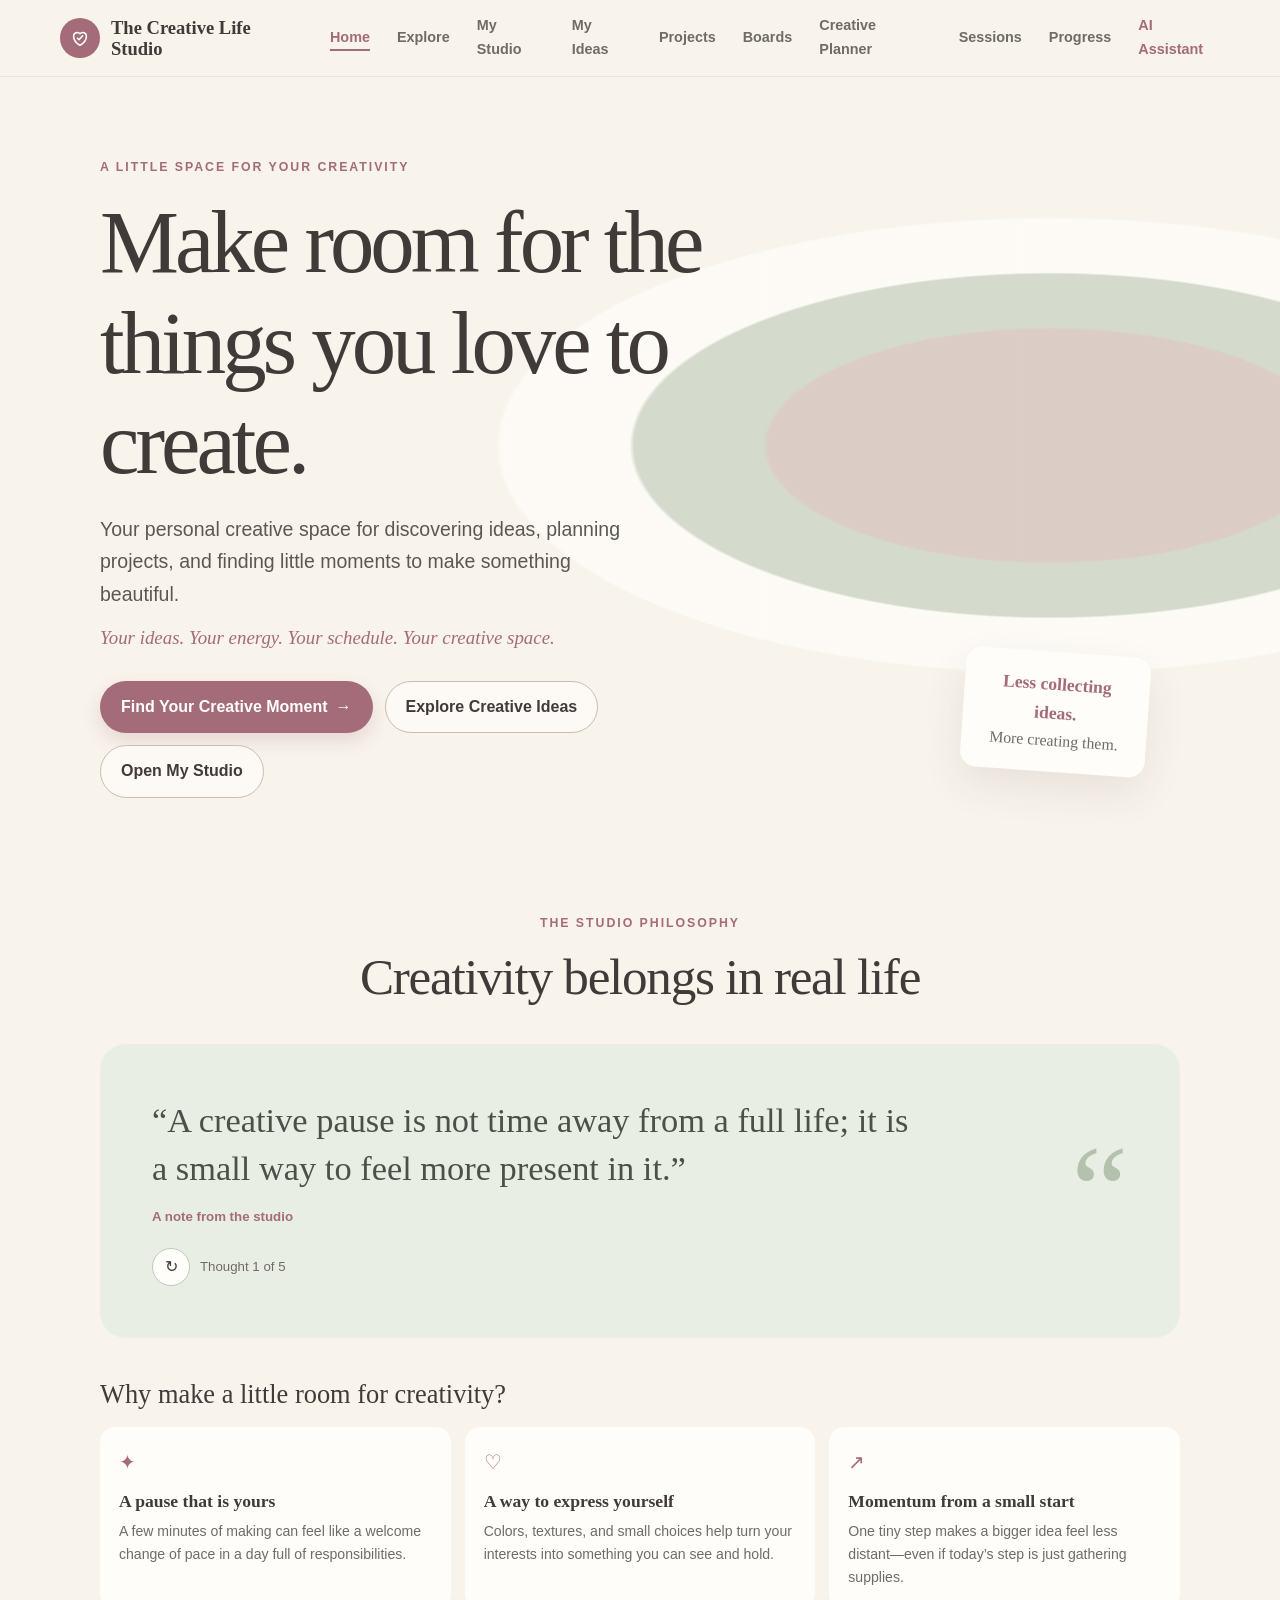
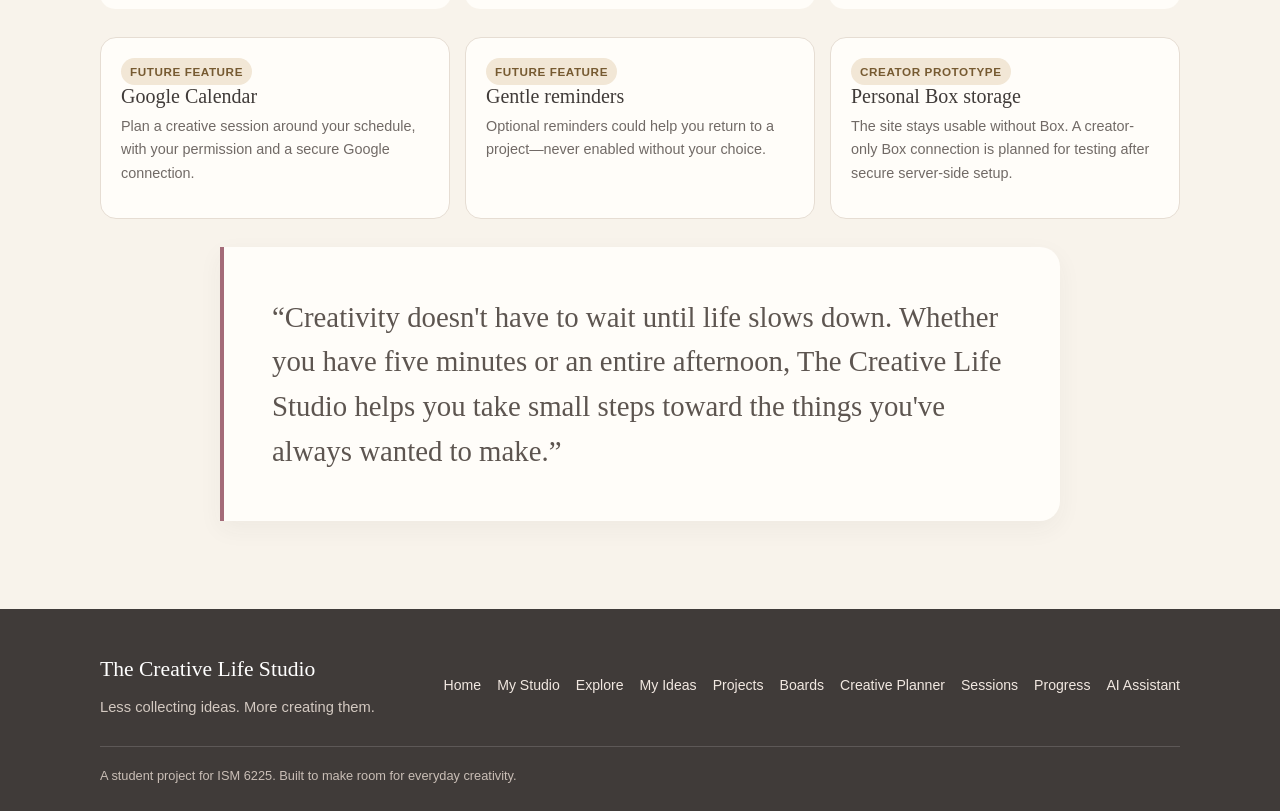
==== commit 8ef672d3: "Set Creative Life Studio as GitHub Pages homepage Redirect the root homepage to the published Creati" ====
--- a/index.html
+++ b/index.html
@@ -1,56 +1,13 @@
-<!DOCTYPE html>
+<!doctype html>
 <html lang="en">
-  <head>
-    <meta charset="UTF-8" />
-    <meta name="viewport" content="width=device-width, initial-scale=1" />
-    <meta name="description" content="Roomwise helps you plan interior design projects, track budgets, and explore room-by-room insights." />
-    <title>Roomwise | Interior design, thoughtfully planned</title>
-    <link rel="preconnect" href="https://fonts.googleapis.com" />
-    <link rel="preconnect" href="https://fonts.gstatic.com" crossorigin />
-    <link href="https://fonts.googleapis.com/css2?family=DM+Sans:wght@400;500;600;700&family=Playfair+Display:wght@500;600;700&display=swap" rel="stylesheet" />
-    <link rel="stylesheet" href="design.css" />
-    <script src="script.js" defer></script>
-  </head>
-  <body>
-    <header class="site-header">
-      <div class="shell nav-shell">
-        <a class="wordmark" href="index.html" aria-label="Roomwise home"><span class="wordmark-icon">R</span><span>roomwise</span></a>
-        <button class="nav-toggle" type="button" aria-label="Open navigation" aria-expanded="false" aria-controls="primary-nav"><span></span><span></span></button>
-        <nav class="primary-nav" id="primary-nav" aria-label="Main navigation">
-          <a href="index.html" aria-current="page">Overview</a>
-          <a href="projects.html">Room plans</a>
-          <a href="analytics.html">Insights</a>
-          <a href="aboutus.html">About</a>
-        </nav>
-        <a class="button button-dark header-action" href="projects.html">Plan a room <span aria-hidden="true">↗</span></a>
-      </div>
-    </header>
-    <main>
-      <section class="hero shell" id="overview">
-        <div class="hero-copy">
-          <p class="kicker"><span class="kicker-rule"></span> A clearer way to shape your space</p>
-          <h1>Make room for<br /><em>better living.</em></h1>
-          <p class="hero-intro">A practical planning studio for the spaces you come home to. Explore room ideas, organize design plans, and keep your budget in view.</p>
-          <div class="hero-actions"><a class="button button-dark" href="projects.html">Explore room plans <span aria-hidden="true">↗</span></a><a class="text-link" href="analytics.html">View design insights <span aria-hidden="true">→</span></a></div>
-          <div class="hero-note"><span class="note-mark" aria-hidden="true">01</span><span>Good rooms start with<br />a thoughtful plan.</span></div>
-        </div>
-        <figure class="hero-image-wrap">
-          <img class="hero-image" src="https://images.unsplash.com/photo-1600210492486-724fe5c67fb0?auto=format&fit=crop&w=1400&q=82" alt="Sunlit contemporary living room with warm wood and a sculptural sofa" fetchpriority="high" />
-          <figcaption><span>Collected calm</span><span>Living room / 01</span></figcaption>
-          <span class="image-stamp">ROOM<br />WISE<br /><b>№ 01</b></span>
-        </figure>
-      </section>
-      <section class="signal-band" aria-label="Furniture dataset summary"><div class="shell signal-grid"><div><span class="signal-label">Order records</span><strong>1,938</strong><span class="signal-detail">in the source dataset</span></div><div><span class="signal-label">Average order</span><strong>$1,288</strong><span class="signal-detail">including product, shipping &amp; assembly</span></div><div><span class="signal-label">Assembly requested</span><strong>981</strong><span class="signal-detail">of 1,938 orders</span></div><p class="sample-note">Synthetic furniture<br />retail dataset</p></div></section>
-      <section class="section shell inspiration-section">
-        <div class="section-heading split-heading"><div><p class="kicker">The room edit</p><h2>Ideas with a point of view.</h2></div><p>Browse a few starting points, then make each one yours with a plan that fits your room and budget.</p></div>
-        <div class="inspiration-grid">
-          <article class="inspiration-item inspiration-large"><img src="https://images.unsplash.com/photo-1600607687939-ce8a6c25118c?auto=format&fit=crop&w=1200&q=80" alt="Bright neutral living space with natural materials and soft daylight" loading="lazy" /><div class="inspiration-caption"><span>01 / Living</span><h3>Quietly collected</h3><span>Warm minimalism</span></div></article>
-          <article class="inspiration-item"><img src="https://images.unsplash.com/photo-1600607687920-4e2a09cf159d?auto=format&fit=crop&w=900&q=80" alt="Modern dining room with a long timber table and pendant lighting" loading="lazy" /><div class="inspiration-caption"><span>02 / Dining</span><h3>Gather well</h3><span>Natural modern</span></div></article>
-          <article class="inspiration-item"><img src="https://images.unsplash.com/photo-1616486338812-3dadae4b4ace?auto=format&fit=crop&w=900&q=80" alt="Layered interior with a textured chair, plants, and warm neutral finishes" loading="lazy" /><div class="inspiration-caption"><span>03 / Bedroom</span><h3>A softer landing</h3><span>Restful neutrals</span></div></article>
-        </div>
-      </section>
-      <section class="method-section"><div class="shell method-grid"><div><p class="kicker">From idea to room</p><h2>Plan the details.<br /><em>Enjoy the whole.</em></h2></div><div class="method-steps"><article><span>01</span><div><h3>Choose a room</h3><p>Start with the space, its purpose, and the feeling you want it to hold.</p></div></article><article><span>02</span><div><h3>Set a considered budget</h3><p>Estimate the project cost before the shopping list starts to grow.</p></div></article><article><span>03</span><div><h3>Refine as you go</h3><p>Update your room plan and use the insights page to compare sample spending.</p></div></article><a class="button button-outline" href="projects.html">Start a room plan <span aria-hidden="true">↗</span></a></div></div></section>
-    </main>
-    <footer class="site-footer"><div class="shell footer-row"><a class="wordmark footer-wordmark" href="index.html"><span class="wordmark-icon">R</span><span>roomwise</span></a><span>Interior design, thoughtfully planned.</span><span>© <span data-year></span> Roomwise / Student project</span></div></footer>
-  </body>
+<head>
+  <meta charset="utf-8">
+  <meta name="viewport" content="width=device-width, initial-scale=1">
+  <meta http-equiv="refresh" content="0; url=./mybot.html">
+  <title>The Creative Life Studio</title>
+</head>
+<body>
+  <p>Opening the Creative Life Studio: <a href="./mybot.html">Continue</a>.</p>
+  <script>window.location.replace('./mybot.html');</script>
+</body>
 </html>
